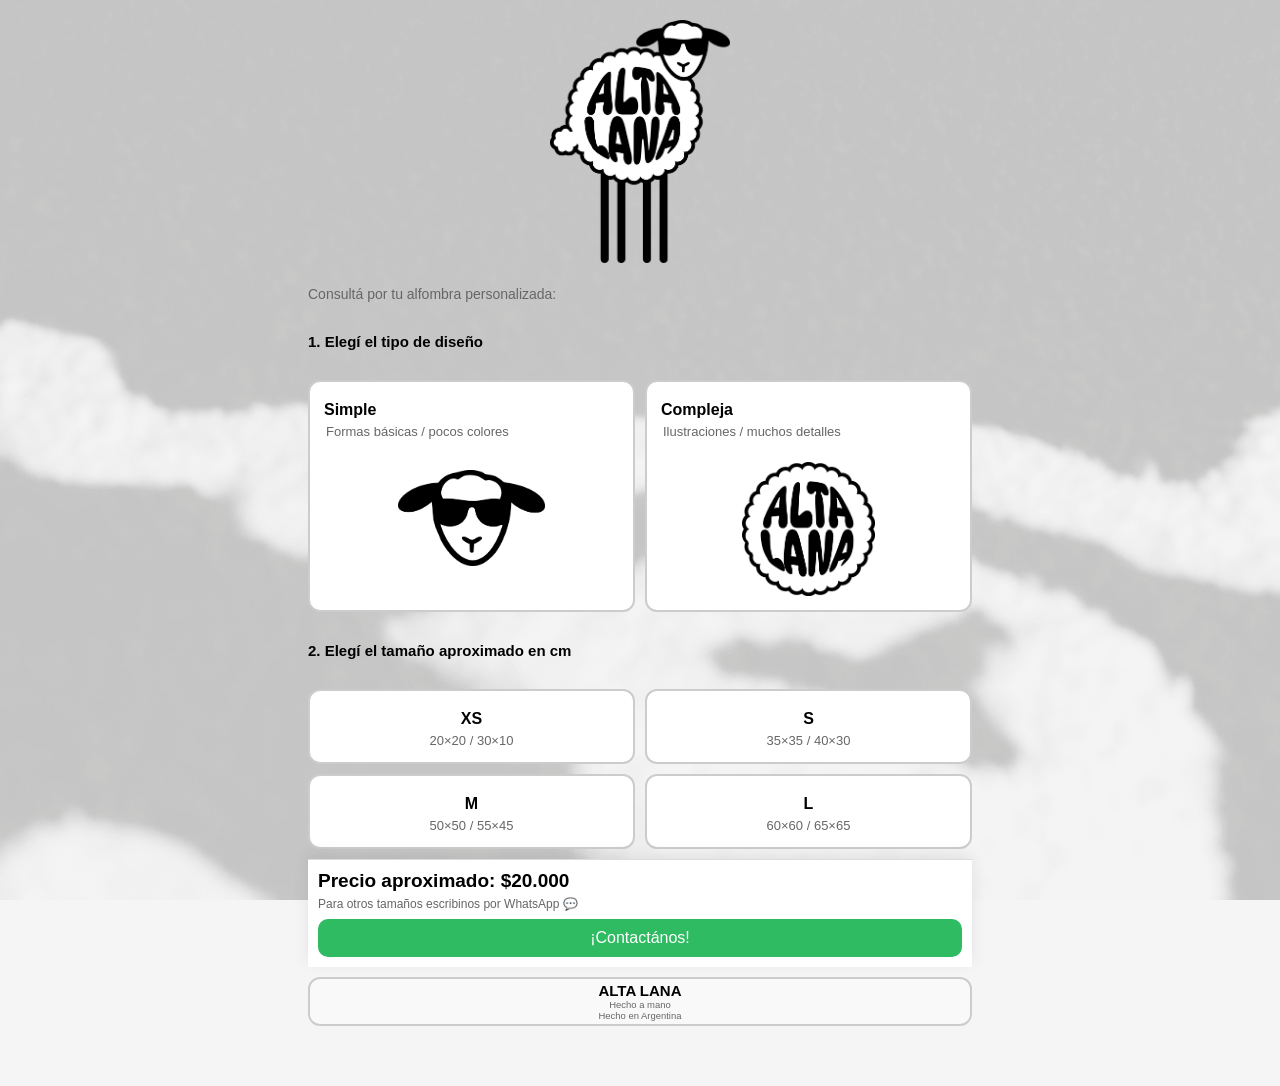
==== calculador.html @ 790711a4 "Add files via upload" ====
<!DOCTYPE html>
<html lang="es">
<head>
  <meta charset="UTF-8">
  <title>Alta Lana - Calculadora</title>
  <meta name="viewport" content="width=device-width, initial-scale=1.0">
  <link rel="stylesheet" href="styles.css">
</head>
<body>

  <div class="container">
    <a href="index.html">
    <img src="img/altalana_completo.png" alt="Alta Lana Logo" class="logo">
    </a>
    <p class="sub">Consultá por tu alfombra personalizada:</p>

    <!-- PASO 1 -->
    <h2 class="step">1. Elegí el tipo de diseño</h2>

    <div class="tipos">

      <div class="tipo" onclick="seleccionarTipo(event, 'simple')">
        <h3>Simple</h3>
        <p class="detalle">Formas básicas / pocos colores</p><br>
        <img src="img/altalana_isotipo.png" alt="Alta Lana Isotipo" class="logo2">
      </div>

      <div class="tipo" onclick="seleccionarTipo(event, 'compleja')">
        <h3>Compleja</h3>
        <p class="detalle">Ilustraciones / muchos detalles</p><br>
        <img src="img/altalana_tipo.png" alt="Alta Lana Cuerpo" class="logo3">
      </div>

    </div>

    <!-- PASO 2 -->
    <h2 class="step">2. Elegí el tamaño aproximado en cm</h2>

    <div class="sizes">

      <div class="size" onclick="seleccionarSize(event, 'XS', 20000)">
        <h3>XS</h3>
        <p>20×20 / 30×10</p>
      </div>

      <div class="size" onclick="seleccionarSize(event, 'S', 45000)">
        <h3>S</h3>
        <p>35×35 / 40×30</p>
      </div>

      <div class="size" onclick="seleccionarSize(event, 'M', 70000)">
        <h3>M</h3>
        <p>50×50 / 55×45</p>
      </div>

      <div class="size" onclick="seleccionarSize(event, 'L', 100000)">
        <h3>L</h3>
        <p>60×60 / 65×65</p>
      </div>
        <!-- FOOTER -->
      <div class="footer">
      <h2 id="resultado">Precio aproximado: $20.000</h2>
  
      <div class="nota">
        Para otros tamaños escribinos por WhatsApp 💬
      </div>
  
      <button onclick="enviarWhatsApp()" class="btn whatsapp">
        ¡Contactános!
      </button>
      </div>

    <div class="size2">
      <h3 class="piet">ALTA LANA</h3>
        <p class="pie">Hecho a mano</p>
        <p class="pie">Hecho en Argentina</p>
    </div>
    </div>

  </div>

  

  <script src="script.js"></script>

</body>
</html>
---- styles.css ----
* {
  box-sizing: border-box;
}

body {
  margin: 0;
  font-family: Arial, sans-serif;
  background-color: #f5f5f5;
}

body::before {
  content: "";
  position: fixed;
  top: 0;
  left: 0;
  width: 100%;
  height: 100%;

  background-image: url("img/back.png");
  background-size: cover;
  background-position: center;

  opacity: 0.20; /* 👈 controlás transparencia */

  z-index: -1;
}
/* CONTENEDOR */
.container {
  width: 100%;
  margin: 0;
  padding: 16px;
  display: flex;
  flex-direction: column;
  gap: 6px;
}
/* TEXTOS */
h1 {
  text-align: center;
  margin: 0;
  font-size: 22px;
}

.sub {
  color: #666;
  font-size: 14px;
  padding: 0;
  margin: 0;
}

.sub2 {
  color: #666;
  font-size: 18px;
  padding: 0;
  margin: 0;
  line-height: 1.5;
  text-align: center;
}

.step {
  font-size: 16px;
}

.step2 {
  font-size: 28px;
  text-align: center;
}
/* TIPOS */
.tipos {
  display: flex;
  flex-wrap: wrap;
  gap: 10px;
}

.tipo {
  width: calc(50% - 5px);
  padding: 14px;
  border: 2px solid #ccc;
  border-radius: 12px;
  background-color: white;
  cursor: pointer;
  transition: 0.2s;
  text-decoration: none; /* saca subrayado */
  color: inherit; /* mantiene color original */
  display: block; /* hace que el <a> se comporte como div */
}

.tipo3 {
  width: 100%;
  padding: 14px;
  border: 2px solid #ccc;
  border-radius: 12px;
  background-color: white;
  cursor: pointer;
  transition: 0.2s;
  text-decoration: none; /* saca subrayado */
  color: inherit; /* mantiene color original */
  display: block; /* hace que el <a> se comporte como div */
}
h3 {
  margin: 5px 0 5px 0;
  font-size: 16px;
}

.tipo p {
  margin: 5px 0 5px 2px;
  font-size: 13px;
  color: #666;
}

/* TAMAÑOS */
.sizes {
  display: flex;
  flex-wrap: wrap;
  gap: 10px;
}

.size {
  width: calc(50% - 5px);
  padding: 14px;
  border: 2px solid #ccc;
  border-radius: 12px;
  text-align: center;
  background-color: white;
  cursor: pointer;
  transition: 0.2s;
}

.size2 {
  width: 100%;
  padding: 3px;
  border: 2px solid #ccc;
  border-radius: 12px;
  text-align: center;
  background-color: rgba(255, 255, 255, 0.451);
}

.pie{
  padding: 0;
  margin: 0;
  font-size: 9.45px;
  color: #666;
}

.piet {
  margin: auto;
  font-size: 15px;
}

.size p {
  margin: 0;
  font-size: 13px;
  color: #666;
}

/* HOVER (también aplica en desktop) */
.tipo:hover,
.size:hover {
  border-color: black;
}

/* BOTÓN */
.btn {
  width: 100%;
  padding: 10px;
  border: none;
  border-radius: 10px;
  background-color: #2fbb62;
  color: white;
  font-size: 14px;
  cursor: pointer;
}

.wsp2 {
  position: fixed;
  bottom: 20px;   /* separación del borde */
  right: 20px;
  width: 55px;
  height: 55px;
  z-index: 1000;
}

.wslogo {
  width: 100%;
  height: 100%;
  display: block;
}

.wsp2:hover {
  transform: scale(1.1);
  transition: 0.2s;
}

/* FOOTER */
.footer {
  width: 100%;
  margin: 0;
  background-color: white;
  border-top: 1px solid #ddd;
  padding: 10px;
  display: flex;
  flex-direction: column;
  gap: 5px;
  box-shadow: 0 -4px 15px rgba(0,0,0,0.08);
}

/* PRECIO */
#resultado {
  margin: 0;
  font-size: 17px;
}

/* NOTA */
.nota {
  font-size: 12px;
  color: #666;
  margin-bottom: 3px;
}

.logo {
  width: 29.9%;
  max-width: 180px;
  margin: 0 auto 5px auto;
  display: block;
}

.logo2 {
  width: 60%;
  margin: auto;
  margin-top: 18px;
  max-width: 180px;
  display: block;
}

.logo3 {
  width: 60%;
  margin: auto;
  margin-top: -8px;
  max-width: 180px;
  display: block;
}

@media (min-width: 480px) {

  .container {
    width: 80%;
    margin: auto;
    padding: 20px;
    gap: 18px;
  }

  .logo2 {
    width: 50%;
    margin: auto;
    margin-top: 10px;
    max-width: 200px;
    display: block;
  }
  
  .logo3 {
    width: 45%;
    margin: auto;
    max-width: 200px;
    display: block;
  }

  .footer {
    width: 100%;
    margin: auto;
  
  }

  .btn {
    font-size: 16px;
  }

  #resultado {
    font-size: 19px;
  }

}

@media (min-width: 768px) {

  .container {
    width: 55%;
    margin: auto;
    padding-bottom: 60px;
  }

  .logo2 {
    width: 50%;
    margin: auto;
    margin-top: 8px;
    max-width: 180px;
    display: block;
  }
  
  .logo3 {
    width: 45%;
    margin: auto;
    max-width: 180px;
    display: block;
  }

  .footer {
    width: 100%;
    margin: auto;
  }

  h1 {
    font-size: 24px;
  }

  .step {
    font-size: 15px;
  }

}
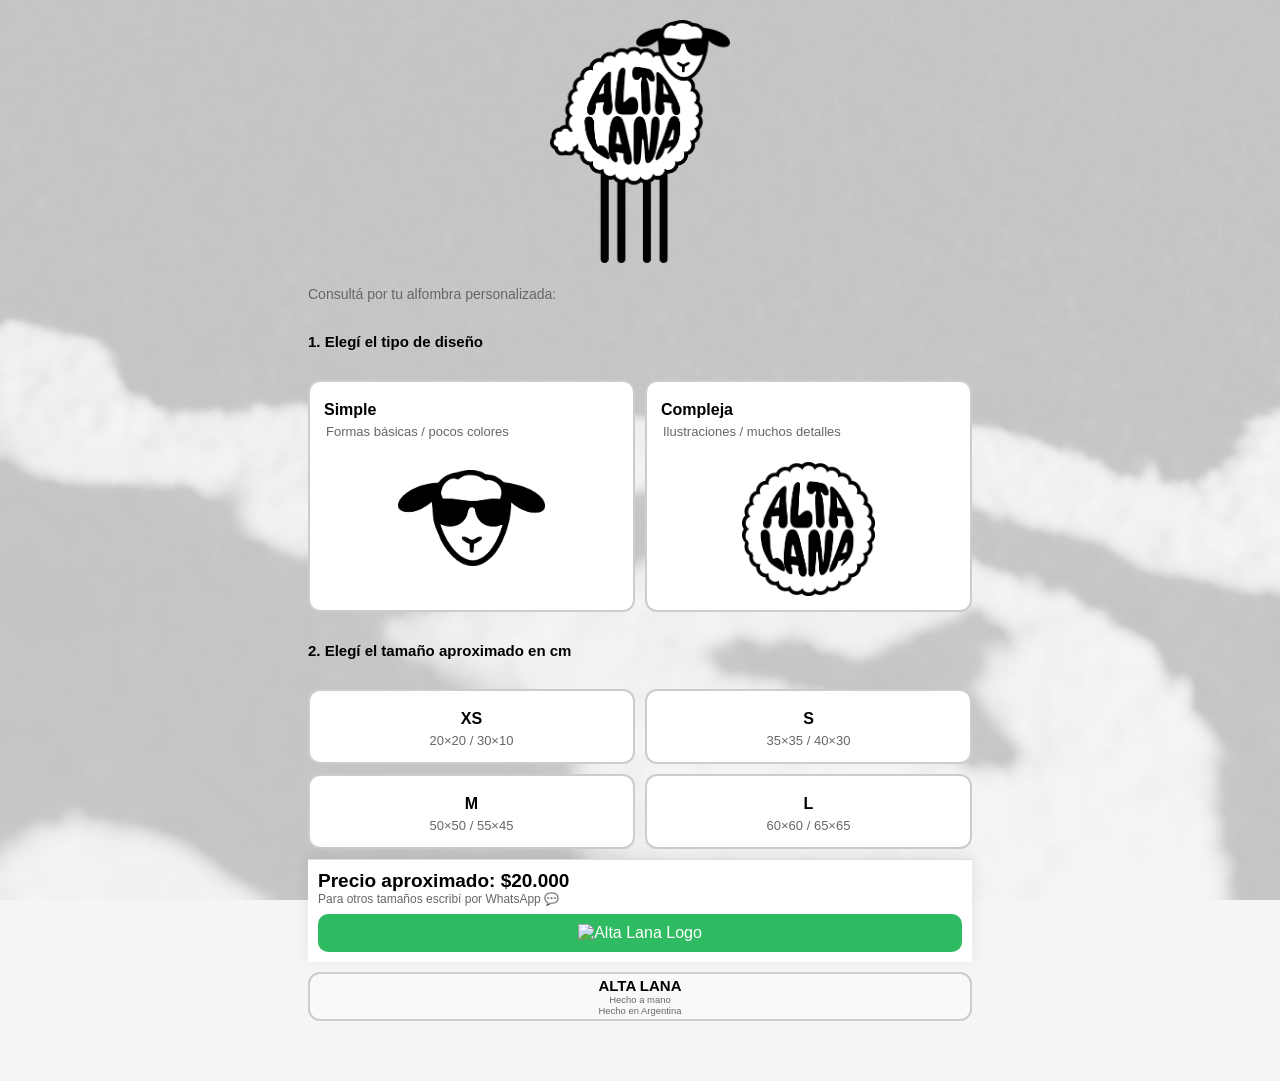
==== commit 83a970fe: "Update calculador.html 4.0" ====
--- a/calculador.html
+++ b/calculador.html
@@ -59,14 +59,16 @@
       </div>
         <!-- FOOTER -->
       <div class="footer">
+
+      <div class="fot">
       <h2 id="resultado">Precio aproximado: $20.000</h2>
   
       <div class="nota">
-        Para otros tamaños escribinos por WhatsApp 💬
+        Para otros tamaños escribí por WhatsApp 💬
       </div>
-  
-      <button onclick="enviarWhatsApp()" class="btn whatsapp">
-        ¡Contactános!
+      </div>
+      <button onclick="enviarWhatsApp()" class="btn">
+        <img src="img/ws_verde.png" alt="Alta Lana Logo" class="wsverde">
       </button>
       </div>
 
@@ -84,4 +86,4 @@
   <script src="script.js"></script>
 
 </body>
-</html>+</html>
--- a/styles.css
+++ b/styles.css
@@ -226,7 +226,6 @@
 .logo2 {
   width: 60%;
   margin: auto;
-  margin-top: 18px;
   max-width: 180px;
   display: block;
 }
@@ -251,7 +250,7 @@
   .logo2 {
     width: 50%;
     margin: auto;
-    margin-top: 10px;
+    margin-top: 6px;
     max-width: 200px;
     display: block;
   }
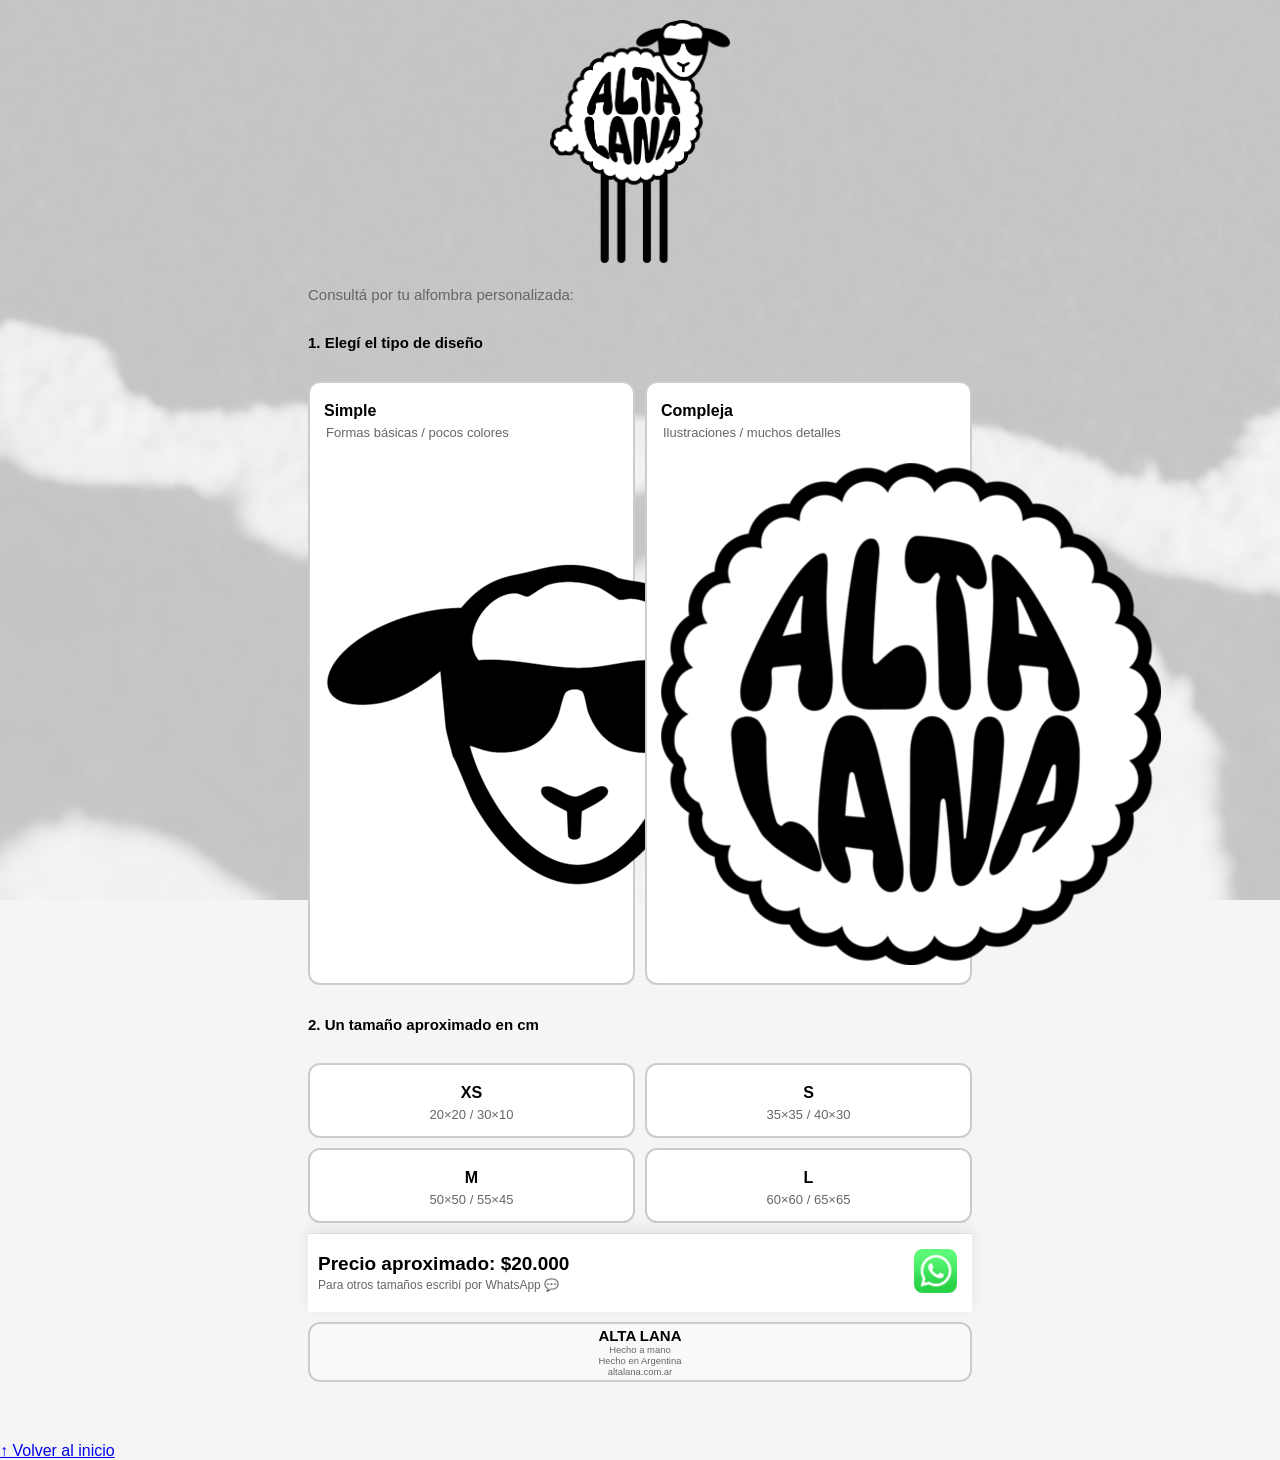
==== commit 252a7693: "Update calculador.html 5.0" ====
--- a/calculador.html
+++ b/calculador.html
@@ -4,11 +4,13 @@
   <meta charset="UTF-8">
   <title>Alta Lana - Calculadora</title>
   <meta name="viewport" content="width=device-width, initial-scale=1.0">
+  <link href="https://fonts.googleapis.com/css2?family=Raleway:wght@300;400;600;700&display=swap" rel="stylesheet">
   <link rel="stylesheet" href="styles.css">
 </head>
 <body>
-
+  
   <div class="container">
+    
     <a href="index.html">
     <img src="img/altalana_completo.png" alt="Alta Lana Logo" class="logo">
     </a>
@@ -22,19 +24,19 @@
       <div class="tipo" onclick="seleccionarTipo(event, 'simple')">
         <h3>Simple</h3>
         <p class="detalle">Formas básicas / pocos colores</p><br>
-        <img src="img/altalana_isotipo.png" alt="Alta Lana Isotipo" class="logo2">
+        <img src="img/altalana_isotipo.png" alt="Alta Lana Isotipo" class="logocat2">
       </div>
 
       <div class="tipo" onclick="seleccionarTipo(event, 'compleja')">
         <h3>Compleja</h3>
         <p class="detalle">Ilustraciones / muchos detalles</p><br>
-        <img src="img/altalana_tipo.png" alt="Alta Lana Cuerpo" class="logo3">
+        <img src="img/altalana_tipo.png" alt="Alta Lana Cuerpo" class="logocat3">
       </div>
 
     </div>
 
     <!-- PASO 2 -->
-    <h2 class="step">2. Elegí el tamaño aproximado en cm</h2>
+    <h2 class="step">2. Un tamaño aproximado en cm</h2>
 
     <div class="sizes">
 
@@ -76,6 +78,7 @@
       <h3 class="piet">ALTA LANA</h3>
         <p class="pie">Hecho a mano</p>
         <p class="pie">Hecho en Argentina</p>
+        <p class="pie">altalana.com.ar</p>
     </div>
     </div>
 
@@ -85,5 +88,6 @@
 
   <script src="script.js"></script>
 
+<a href="index.html" class="volver-inicio">↑ Volver al inicio</a>
 </body>
 </html>
--- a/styles.css
+++ b/styles.css
@@ -15,13 +15,10 @@
   left: 0;
   width: 100%;
   height: 100%;
-
   background-image: url("img/back.png");
   background-size: cover;
   background-position: center;
-
   opacity: 0.20; /* 👈 controlás transparencia */
-
   z-index: -1;
 }
 /* CONTENEDOR */
@@ -42,7 +39,7 @@
 
 .sub {
   color: #666;
-  font-size: 14px;
+  font-size: 15px;
   padding: 0;
   margin: 0;
 }
@@ -96,6 +93,7 @@
   color: inherit; /* mantiene color original */
   display: block; /* hace que el <a> se comporte como div */
 }
+
 h3 {
   margin: 5px 0 5px 0;
   font-size: 16px;
@@ -158,16 +156,17 @@
   border-color: black;
 }
 
-/* BOTÓN */
 .btn {
-  width: 100%;
-  padding: 10px;
+  width: 25%;
+  padding: 5px;
   border: none;
-  border-radius: 10px;
-  background-color: #2fbb62;
-  color: white;
-  font-size: 14px;
+  background-color: #ffffff;
+  text-align: right;
   cursor: pointer;
+}
+
+.wsverde {
+  width: 50%;
 }
 
 .wsp2 {
@@ -198,11 +197,16 @@
   border-top: 1px solid #ddd;
   padding: 10px;
   display: flex;
-  flex-direction: column;
+  justify-content: space-between; /* separa izquierda y derecha */
+  align-items: center; /* centra verticalmente el botón */
   gap: 5px;
   box-shadow: 0 -4px 15px rgba(0,0,0,0.08);
 }
 
+.fot {
+  display: flex;
+  flex-direction: column; /* uno arriba del otro */
+}
 /* PRECIO */
 #resultado {
   margin: 0;
@@ -213,7 +217,8 @@
 .nota {
   font-size: 12px;
   color: #666;
-  margin-bottom: 3px;
+  width: 100%;
+  margin-top: 3px;
 }
 
 .logo {
@@ -231,7 +236,7 @@
 }
 
 .logo3 {
-  width: 60%;
+  width: 50%;
   margin: auto;
   margin-top: -8px;
   max-width: 180px;
@@ -250,13 +255,12 @@
   .logo2 {
     width: 50%;
     margin: auto;
-    margin-top: 6px;
     max-width: 200px;
     display: block;
   }
   
   .logo3 {
-    width: 45%;
+    width: 40%;
     margin: auto;
     max-width: 200px;
     display: block;
@@ -270,6 +274,7 @@
 
   .btn {
     font-size: 16px;
+    width: 15%;
   }
 
   #resultado {
@@ -289,13 +294,12 @@
   .logo2 {
     width: 50%;
     margin: auto;
-    margin-top: 8px;
     max-width: 180px;
     display: block;
   }
   
   .logo3 {
-    width: 45%;
+    width: 35%;
     margin: auto;
     max-width: 180px;
     display: block;
